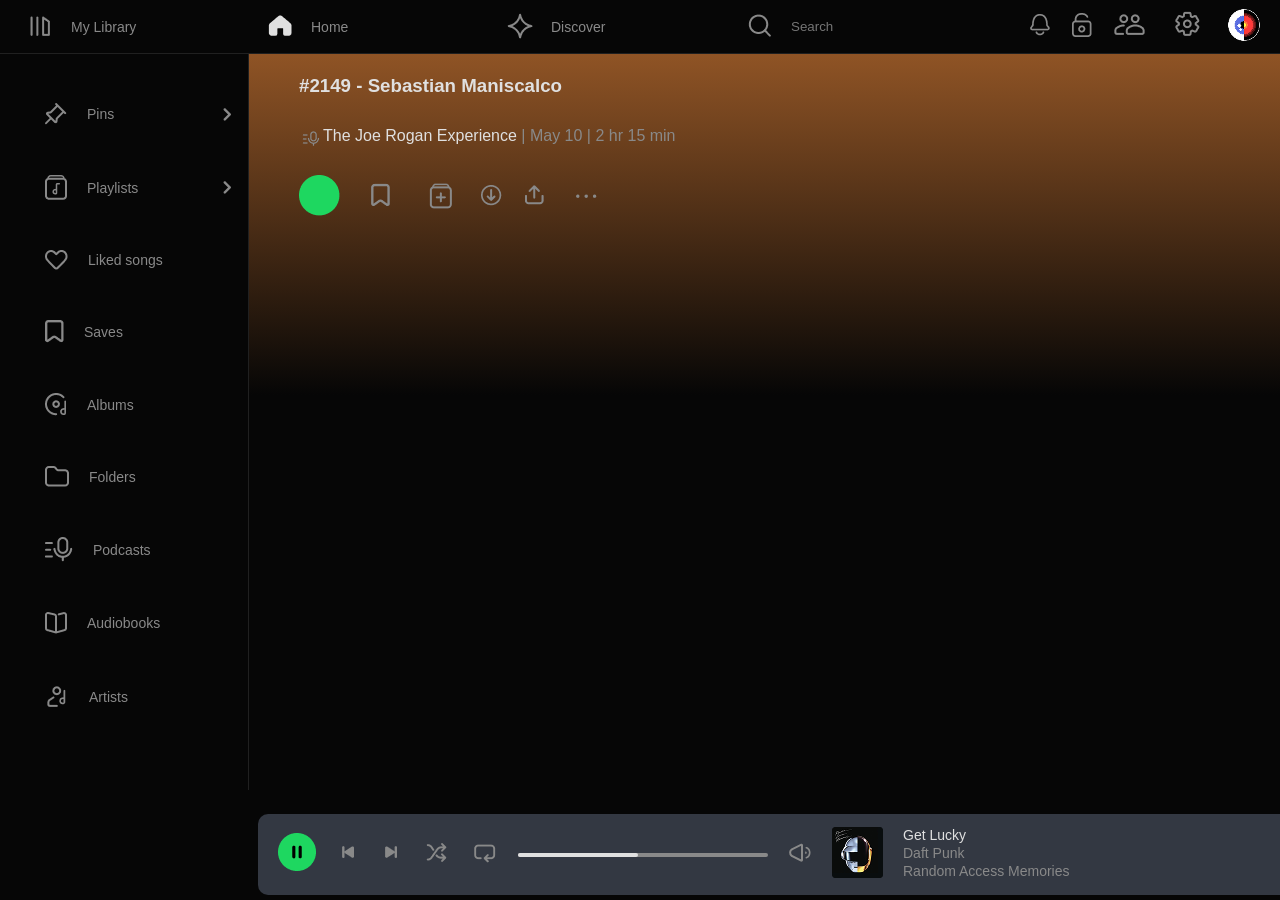
==== index.html @ de55582b "add sebastian maniscalo ep page" ====
<!doctype html>
<html lang="en">
  <head>
    <meta charset="UTF-8" />
    <meta name="viewport" content="width=device-width, initial-scale=1.0" />
    <link href="https://fonts.cdnfonts.com/css/satoshi" rel="stylesheet" />
    <link rel="stylesheet" href="css/styles.css" />
    <title>Document</title>
  </head>
  <body class="body">
    <header class="header">
      <!-- ჰედერის მარცხენა მხარე  -->
      <section class="header-left">
        <div class="people-icon">
          <img src="./assets/library-icon.png" alt="my library" />
          <p><span>My</span> Library</p>
        </div>
        <div class="people-icon">
          <img src="./assets/home-icon.png" alt="home icon" />
          <p>Home</p>
        </div>
        <div class="people-icon">
          <img src="./assets/discover-icon.png" alt="discover icon" />
          <p>Discover</p>
        </div>
        <div class="people-icon">
          <img src="./assets/search-icon.png" alt="search icon" />
          <form action="#">
            <input type="text" placeholder="Search" name="search" />
          </form>
          <p class="search">Search</p>
        </div>
        <div class="people-icon">
          <img src="./assets/people-icon.png" alt="people icon" />
          <p>Me</p>
        </div>
      </section>
      <!-- ჰედერის მარჯვენა მხარე -->
      <section class="header-right">
        <!-- სურათები დივში ჩავსვი იმიტო რო აიკონები ზომას იცვლიდნენ  -->
        <div>
          <img src="./assets/bell-icon.png" alt="bell icon" />
        </div>
        <div>
          <img src="./assets/lock-icon.png" alt="lock icon" />
        </div>
        <div>
          <img src="./assets/people-icon.png" alt="people icon" />
        </div>
        <div>
          <img src="./assets/setting-icon.png" alt="setting icon" />
        </div>
        <div>
          <img src="./assets/Sprite-0002 1.png" alt="sprite-0002 icon" />
        </div>
      </section>
    </header>
    <main class="web">
      <aside class="aside">
        <div class="aside-container">
          <div>
            <img src="./assets/aside-icons/pin-icon.png" alt="pins icon" />
            <p>Pins</p>
            <img
              class="aside-arrow-right-icon1"
              src="./assets/aside-icons/arrow-right.png"
              alt="arrow right icon"
            />
          </div>
          <div>
            <img
              src="./assets/aside-icons/playlists-icon.png"
              alt="Playlists icon"
            />
            <p>Playlists</p>
            <img
              class="aside-arrow-right-icon2"
              src="./assets/aside-icons/arrow-right.png"
              alt="arrow right icon"
            />
          </div>
          <div>
            <img
              src="./assets/aside-icons/liked-songs-icon.png"
              alt="liked songs icon"
            />
            <p>Liked songs</p>
          </div>
          <div>
            <img src="./assets/aside-icons/saves-icon.png" alt="saves icon" />
            <p>Saves</p>
          </div>
          <div>
            <img src="./assets/aside-icons/albums-icon.png" alt="albums icon" />
            <p>Albums</p>
          </div>
          <div>
            <img
              src="./assets/aside-icons/folders-icon.png"
              alt="folders icon"
            />
            <p>Folders</p>
          </div>
          <div>
            <img
              src="./assets/aside-icons/podcasts-icon.png"
              alt="podcasts icon"
            />
            <p>Podcasts</p>
          </div>
          <div>
            <img
              src="./assets/aside-icons/audiobooks-icon.png"
              alt="Audiobooks icon"
            />
            <p>Audiobooks</p>
          </div>
          <div>
            <img
              src="./assets/aside-icons/artists-icon.png"
              alt="Artists icon"
            />
            <p>Artists</p>
          </div>
        </div>
      </aside>
      <!-- მთავარი სექცია -->
      <section class="main-section">
        <section class="main-section-top">
          <h1>#2149 - Sebastian Maniscalco</h1>
          <div class="episode-details">
            <div>
              <img src="./assets/main-icons/icons (1).png" />
            </div>
            <p>
              The Joe Rogan Experience <span>| May 10 | 2 hr 15 min</span>
            </p>
          </div>
            <div class="episode-bottom-icons">
                <div>
                  <img
                    src="./assets/main-icons/Ellipse 1.png"
                    alt="pause button"
                  />
                </div>
                <div>
                  <img
                    src="./assets/main-icons/icons big (9).png"
                    alt="save icon"
                  />
                </div>
                <div>
                  <img
                    src="./assets/main-icons/icons big (10).png"
                    alt="add icon"
                  />
                </div>
                <div>
                  <img
                    src="./assets/main-icons/Group 3 (1).png"
                    alt="arrow down icon"
                  />
                </div>
                <div>
                  <img
                    src="./assets/main-icons/Frame 6.png"
                    alt="upload icon"
                  />
                </div>
                <div>
                  <img
                    src="./assets/footer-icons/icons big (6).png"
                    alt="dots icon"
                  />
                </div>
          </section>
          <section>
            <iframe class="youtube-video" width="560" height="315" src="https://www.youtube.com/embed/PC9svktwGng?si=MDb-i1SExUuQqcWu" title="YouTube video player" frameborder="0" allow="accelerometer; autoplay; clipboard-write; encrypted-media; gyroscope; picture-in-picture; web-share" referrerpolicy="strict-origin-when-cross-origin" allowfullscreen></iframe>
          </section>
         
        <section class="about-container">
          <img src="./assets/main-pictures/image 3.png" />
          <h3>About Episode</h3>
          <p>Sebastian Maniscalco is a comedian, actor, and host of the podcast, "The Pete and Sebastian Show" alongside Pete Correale. Watch his latest TV series, “Bookie” on Max. Catch his highly anticipated 2024 tour, “It Ain’t Right,” this coming July.
            www.sebastianlive.com</p>
          </section>
        </section>
      </section>
    </main>
    <footer class="footer">
      <section class="control-bar">
        <div class="control-bar-left">
          <div class="footer-icon">
            <img
              src="./assets/footer-icons/icons big (5).png"
              alt="pause icon"
            />
          </div>
          <div class="footer-icon">
            <img
              src="./assets/footer-icons/Frame 3 (1).png"
              alt="skip back icon"
            />
          </div>
          <div class="footer-icon">
            <img
              src="./assets/footer-icons/Frame 3 (2).png"
              alt="skip forward icon"
            />
          </div>
          <div class="footer-icon">
            <img
              src="./assets/footer-icons/Frame 3 (3).png"
              alt="shuffle icon"
            />
          </div>
          <div class="footer-icon">
            <img src="./assets/footer-icons/Frame 4 (1).png" alt="loop icon" />
          </div>
          <div class="player">
            <span>2:23</span>
            <div class="player-bar">
              <div class="player-bar-fill"></div>
            </div>
            <span>4:45</span>
          </div>
          <div class="footer-icon">
            <img
              src="./assets/footer-icons/Frame 4 (2).png"
              alt="volime button icon"
            />
          </div>
          <div>
            <img
              src="./assets/footer-icons/Rectangle 6.png"
              alt="artists icon"
            />
          </div>
          <div>
            <p class="mobile-text-scroll">
              Get Lucky
              <span class="text-scroll"
                >(feat. Pharrell Williams and Nile Rodgers)</span
              >
            </p>
            <p>Daft Punk</p>
            <p>Random Access Memories</p>
          </div>
        </div>
        <div class="control-bar-right">
          <div>
            <img
              src="./assets/footer-icons/Vector 9 (1).png"
              alt="heart icon"
            />
          </div>
          <div>
            <img src="./assets/footer-icons/Group 34 (1).png" alt="add icon" />
          </div>
          <div>
            <img src="./assets/footer-icons/Group 60.png" alt="list icon" />
          </div>
          <div>
            <img src="./assets/footer-icons/Frame 4 (3).png" alt="list icon" />
          </div>
          <div>
            <img
              src="./assets/footer-icons/icons big (6).png"
              alt="dots icon"
            />
          </div>
          <div>
            <img src="./assets/footer-icons/Vector 43.png" alt="line" />
          </div>
          <div>
            <img src="./assets/footer-icons/image 19.png" alt="DJ icon" />
          </div>
          <div>
            <img
              src="./assets/footer-icons/Frame 5 (3).png"
              alt="hamburger menu icon"
            />
          </div>
          <div>
            <img src="./assets/footer-icons/Polygon 1.png" alt="pause button" />
          </div>
        </div>
      </section>
    </footer>
  </body>
  </html>
---- css/styles.css ----
.web {
  height: 100%;
}

.body {
  background: linear-gradient(to top, rgb(6, 6, 6) 50%, rgb(165, 96, 42));
  min-height: 100vh;
}

@media (max-width: 768px) {
  .body {
    display: flex;
    flex-direction: column;
    align-items: center;
  }
}
* {
  margin: 0;
  padding: 0;
  box-sizing: border-box;
}

a {
  text-decoration: none;
  color: inherit;
  font-style: inherit;
}

ul,
ol {
  list-style-type: none;
}

button {
  border: none;
  background-color: transparent;
}

* {
  font-family: "Satoshi", sans-serif;
}

.header {
  position: fixed;
  display: flex;
  justify-content: space-between;
  align-items: center;
  height: 54px;
  width: 100%;
  background-color: rgb(6, 6, 6);
  border-bottom: 1px solid rgb(32, 32, 32);
  z-index: 1000;
}

.header-left {
  display: flex;
  gap: 30px;
  margin-left: 20px;
}
.header-left .people-icon:last-child {
  display: none;
}
.header-left .search {
  display: none;
}

.header-left input {
  background-color: rgb(6, 6, 6);
  border: none;
  color: rgb(137, 137, 137);
}

.header-left input:focus {
  outline: none;
}

.header-left input:hover {
  background-color: rgba(32, 32, 32, 0.5);
}

.header-left div {
  display: flex;
  width: 210px;
  align-items: center;
  gap: 10px;
  color: rgb(137, 137, 137);
  font-weight: 400;
  font-size: 14px;
  line-height: 100%;
  letter-spacing: 3%;
}

.header-left div:hover {
  background-color: rgba(32, 32, 32, 0.5);
  border-radius: 4px;
}

.header-right {
  display: flex;
  align-items: center;
  gap: 20px;
  margin-right: 20px;
}

.aside {
  position: fixed;
  width: 248px;
  height: 100%;
  margin-top: 53px;
  background-color: rgb(6, 6, 6);
}

.aside-container {
  padding-top: 30px;
  padding-left: 25px;
}

.aside-container div {
  padding-bottom: 30px;
  display: flex;
  align-items: center;
  padding-left: 20px;
  padding-top: 20px;
  gap: 20px;
  color: rgb(137, 137, 137);
  font-weight: 400;
  font-size: 14px;
  line-height: 100%;
  letter-spacing: 3%;
}

.aside-container div:hover {
  background-color: rgba(32, 32, 32, 0.5);
  border-radius: 10px;
}

.aside-arrow-right-icon1 {
  margin-left: 84px;
}

.aside-arrow-right-icon2 {
  margin-left: 60px;
}

.main-section {
  height: 100%;
  display: flex;
  flex-direction: column;
  background: linear-gradient(to top, rgb(6, 6, 6) 50%, rgb(165, 96, 42));
  padding-top: 75px;
  border-left: 1px solid rgb(32, 32, 32);
  padding-right: 40px;
  padding-left: 50px;
  margin-left: 248px;
  color: rgb(224, 224, 224);
}

.main-section-top {
  width: 472px;
}
.main-section-top h1 {
  margin-bottom: 30px;
}
.main-section-top span {
  color: rgb(137, 137, 137);
}
.main-section-top div {
  margin-bottom: 10px;
}
.main-section-top .episode-details {
  display: flex;
}

.episode-bottom-icons {
  display: flex;
  align-items: center;
  gap: 20px;
}

.about-container {
  position: absolute;
  width: 320px;
  top: 0;
  left: 1350px;
  margin-top: 70px;
  z-index: 1;
}
.about-container button {
  width: 95px;
  height: 39px;
  border-radius: 44px;
  border: 2px solid rgb(137, 137, 137);
  color: rgb(137, 137, 137);
}
.about-container img {
  padding-bottom: 10px;
}
.about-container P {
  padding-bottom: 20px;
  padding-top: 20px;
  color: rgb(137, 137, 137);
}

.youtube-video {
  width: 969px;
  height: 546px;
}

.control-bar {
  width: 1421px;
  margin: 0 10px;
  height: 81px;
  display: flex;
  position: fixed;
  left: 248px;
  bottom: 5px;
  border-radius: 10px;
  justify-content: space-between;
  align-items: center;
  background-color: rgb(51, 56, 66);
  z-index: 1;
}

.control-bar-left {
  display: flex;
  align-items: center;
  padding-left: 20px;
  gap: 20px;
}
.control-bar-left div p {
  font-size: 14px;
  font-weight: 400;
  font-weight: 400;
  line-height: 100%;
  letter-spacing: 3%;
  color: rgb(137, 137, 137);
  padding-bottom: 4px;
}
.control-bar-left div span {
  display: none;
}
.control-bar-left div P:first-child {
  color: rgb(224, 224, 224);
}

.control-bar-right {
  display: flex;
  align-items: center;
  padding-right: 20px;
  gap: 20px;
}
.control-bar-right div:last-child {
  display: none;
}

.player {
  display: flex;
  color: rgb(137, 137, 137);
  gap: 20px;
  align-items: center;
}

.player-bar {
  width: 250px;
  height: 4px;
  background: rgb(137, 137, 137);
  border-radius: 2px;
}

.player-bar-fill {
  width: 48%;
  height: 100%;
  background-color: rgb(224, 224, 224);
  border-radius: 2px;
}

/*# sourceMappingURL=styles.css.map */
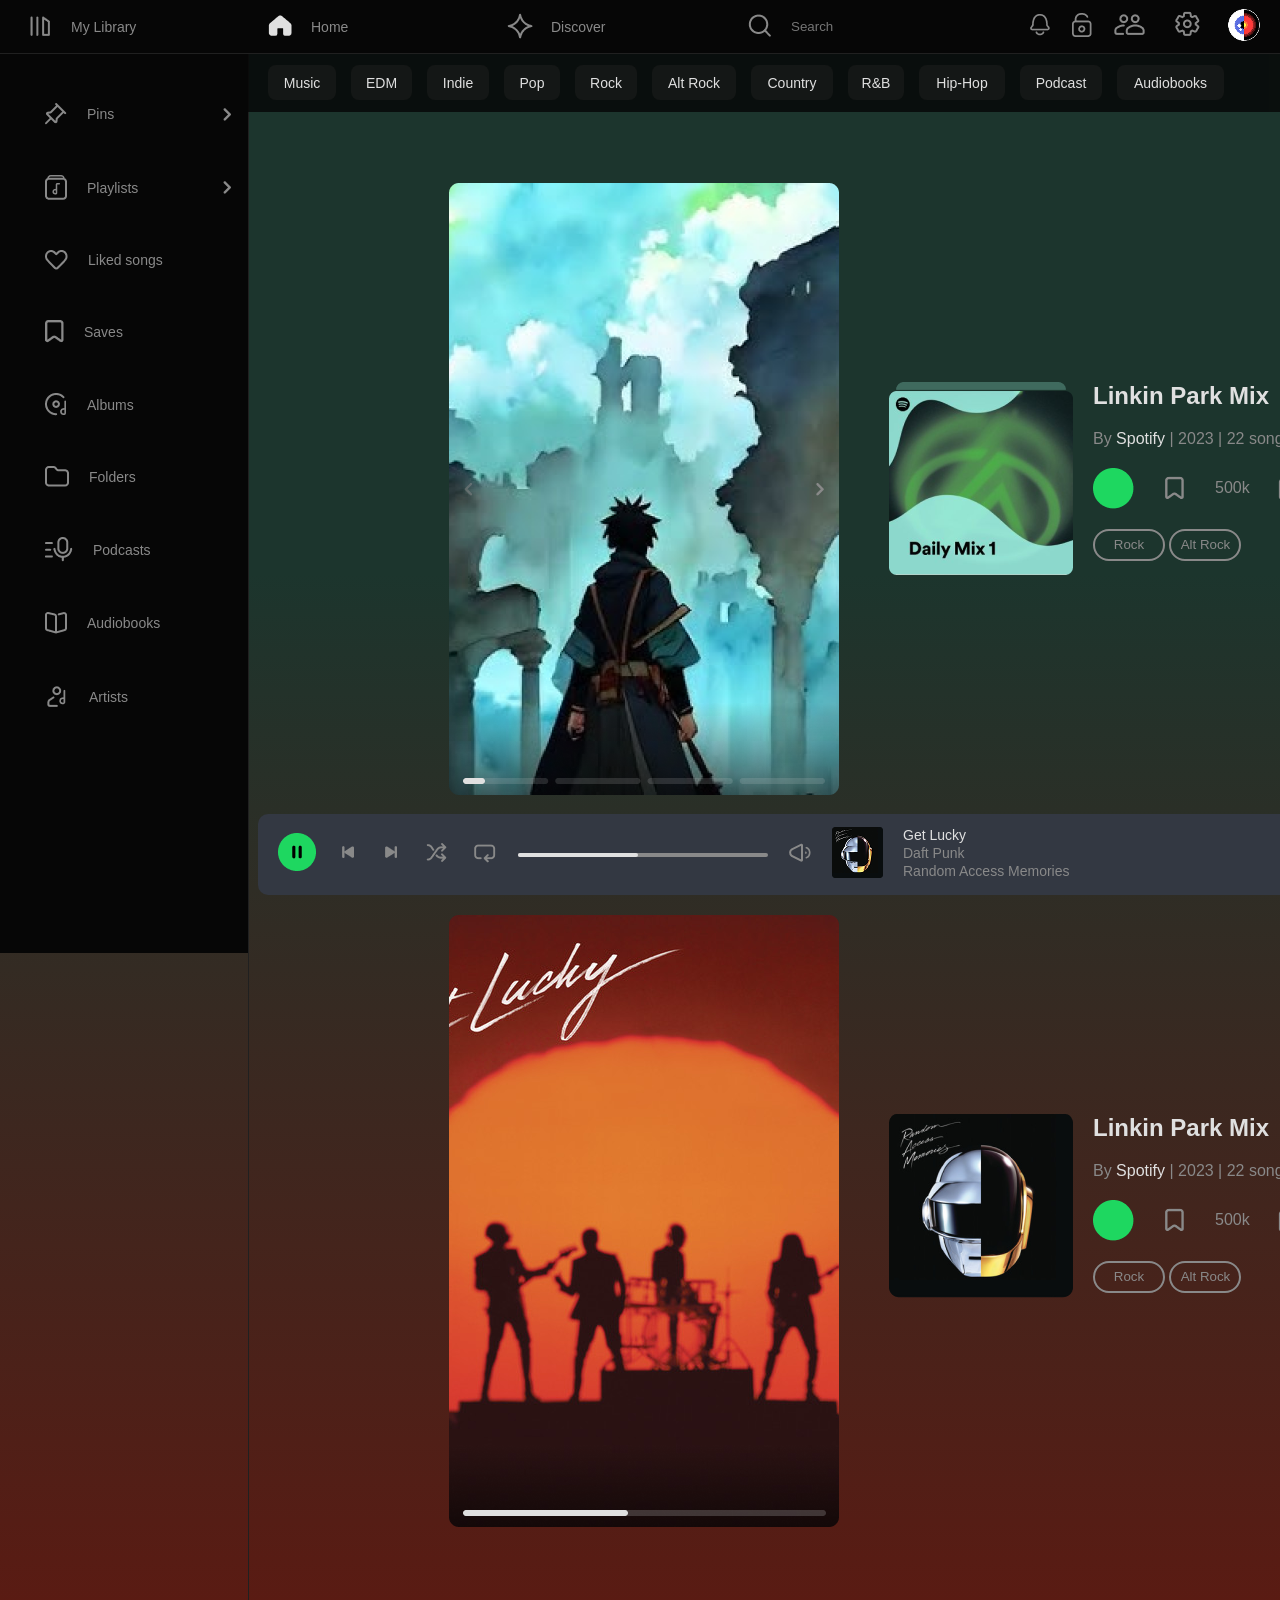
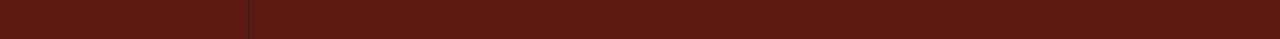
==== commit e879fd4b: "created discover part" ====
--- a/index.html
+++ b/index.html
@@ -127,169 +127,223 @@
       <!-- მთავარი სექცია -->
       <section class="main-section">
         <section class="main-section-top">
-          <h1>#2149 - Sebastian Maniscalco</h1>
-          <div class="episode-details">
+          <button class="music button">Music</button>
+          <button class="edm button">EDM</button>
+          <button class="indie button">Indie</button>
+          <button class="pop button">Pop</button>
+          <button class="rock button">Rock</button>
+          <button class="alt-rock button">Alt Rock</button>
+          <button class="country button">Country</button>
+          <button class="r-b button">R&B</button>
+          <button class="hip-hop button">Hip-Hop</button>
+          <button class="podcast button">Podcast</button>
+          <button class="audiobooks button">Audiobooks</button>
+        </section>
+        <section class="content-container">
+          <div>
+            <img src="./assets/main-pictures/Frame 85.png" />
+          </div>
+          <div class="album-card">
             <div>
-              <img src="./assets/main-icons/icons (1).png" />
+              <img src="./assets/main-pictures/Frame 65 (3).png" />
             </div>
-            <p>
-              The Joe Rogan Experience <span>| May 10 | 2 hr 15 min</span>
-            </p>
-          </div>
-            <div class="episode-bottom-icons">
+            <div>
+
+              <div>
+                <h2>Linkin Park Mix</h2>
+              </div>
+              <div>
+                <p>
+                  <span>By</span> Spotify<span>
+                    | 2023 | 22 songs | 1 hr 14 min</span
+                    >
+                  </p>
+                </div>
+                <div class="icons">
+                  <img
+                  src="./assets/main-icons/Ellipse 1.png "
+                  alt="pause icon"
+                  />
+                  <img
+                  src="./assets/main-icons/icons big (9).png "
+                  alt="flag icon"
+                  />
+                  <span>500k</span>
+                  <img
+                  src="./assets/main-icons/icons big (10).png "
+                  alt="add icon"
+                  />
+                  <img
+                  src="./assets/main-icons/Frame 5 (4).png "
+                  alt="burger icon"
+                  />
+                  <img
+                  src="./assets/footer-icons/icons big (6).png"
+                  alt="dots icon"
+                  />
+                </div>
                 <div>
-                  <img
-                    src="./assets/main-icons/Ellipse 1.png"
-                    alt="pause button"
+                  <button>Rock</button>
+                  <button>Alt Rock</button>
+                </div>
+              </div>
+          </div>
+        </div>
+      </section>
+       <section class="content-container content-container-2 ">
+          <div>
+            <img src="./assets/main-pictures/Frame 86.png" />
+          </div>
+          <div class="album-card">
+            <div>
+              <img src="./assets/main-pictures/Frame 65 (1).png" />
+            </div>
+            <div>
+
+              <div>
+                <h2>Linkin Park Mix</h2>
+              </div>
+              <div>
+                <p>
+                  <span>By</span> Spotify<span>
+                    | 2023 | 22 songs | 1 hr 14 min</span
+                    >
+                  </p>
+                </div>
+                <div class="icons">
+                  <img
+                  src="./assets/main-icons/Ellipse 1.png "
+                  alt="pause icon"
+                  />
+                  <img
+                  src="./assets/main-icons/icons big (9).png "
+                  alt="flag icon"
+                  />
+                  <span>500k</span>
+                  <img
+                  src="./assets/main-icons/icons big (10).png "
+                  alt="add icon"
+                  />
+                  <img
+                  src="./assets/main-icons/Frame 5 (4).png "
+                  alt="burger icon"
+                  />
+                  <img
+                  src="./assets/footer-icons/icons big (6).png"
+                  alt="dots icon"
                   />
                 </div>
                 <div>
-                  <img
-                    src="./assets/main-icons/icons big (9).png"
-                    alt="save icon"
-                  />
-                </div>
-                <div>
-                  <img
-                    src="./assets/main-icons/icons big (10).png"
-                    alt="add icon"
-                  />
-                </div>
-                <div>
-                  <img
-                    src="./assets/main-icons/Group 3 (1).png"
-                    alt="arrow down icon"
-                  />
-                </div>
-                <div>
-                  <img
-                    src="./assets/main-icons/Frame 6.png"
-                    alt="upload icon"
-                  />
-                </div>
-                <div>
-                  <img
-                    src="./assets/footer-icons/icons big (6).png"
-                    alt="dots icon"
-                  />
-                </div>
-          </section>
-          <section>
-            <iframe class="youtube-video" width="560" height="315" src="https://www.youtube.com/embed/PC9svktwGng?si=MDb-i1SExUuQqcWu" title="YouTube video player" frameborder="0" allow="accelerometer; autoplay; clipboard-write; encrypted-media; gyroscope; picture-in-picture; web-share" referrerpolicy="strict-origin-when-cross-origin" allowfullscreen></iframe>
-          </section>
-         
-        <section class="about-container">
-          <img src="./assets/main-pictures/image 3.png" />
-          <h3>About Episode</h3>
-          <p>Sebastian Maniscalco is a comedian, actor, and host of the podcast, "The Pete and Sebastian Show" alongside Pete Correale. Watch his latest TV series, “Bookie” on Max. Catch his highly anticipated 2024 tour, “It Ain’t Right,” this coming July.
-            www.sebastianlive.com</p>
-          </section>
-        </section>
+                  <button>Rock</button>
+                  <button>Alt Rock</button>
+                </div>
+              </div>
+          </div>
+        </div>
       </section>
-    </main>
-    <footer class="footer">
-      <section class="control-bar">
-        <div class="control-bar-left">
-          <div class="footer-icon">
-            <img
-              src="./assets/footer-icons/icons big (5).png"
-              alt="pause icon"
-            />
-          </div>
-          <div class="footer-icon">
-            <img
-              src="./assets/footer-icons/Frame 3 (1).png"
-              alt="skip back icon"
-            />
-          </div>
-          <div class="footer-icon">
-            <img
-              src="./assets/footer-icons/Frame 3 (2).png"
-              alt="skip forward icon"
-            />
-          </div>
-          <div class="footer-icon">
-            <img
-              src="./assets/footer-icons/Frame 3 (3).png"
-              alt="shuffle icon"
-            />
-          </div>
-          <div class="footer-icon">
-            <img src="./assets/footer-icons/Frame 4 (1).png" alt="loop icon" />
-          </div>
-          <div class="player">
-            <span>2:23</span>
-            <div class="player-bar">
-              <div class="player-bar-fill"></div>
-            </div>
-            <span>4:45</span>
-          </div>
-          <div class="footer-icon">
-            <img
-              src="./assets/footer-icons/Frame 4 (2).png"
-              alt="volime button icon"
-            />
-          </div>
-          <div>
-            <img
-              src="./assets/footer-icons/Rectangle 6.png"
-              alt="artists icon"
-            />
-          </div>
-          <div>
-            <p class="mobile-text-scroll">
-              Get Lucky
-              <span class="text-scroll"
-                >(feat. Pharrell Williams and Nile Rodgers)</span
-              >
-            </p>
-            <p>Daft Punk</p>
-            <p>Random Access Memories</p>
-          </div>
-        </div>
-        <div class="control-bar-right">
-          <div>
-            <img
-              src="./assets/footer-icons/Vector 9 (1).png"
-              alt="heart icon"
-            />
-          </div>
-          <div>
-            <img src="./assets/footer-icons/Group 34 (1).png" alt="add icon" />
-          </div>
-          <div>
-            <img src="./assets/footer-icons/Group 60.png" alt="list icon" />
-          </div>
-          <div>
-            <img src="./assets/footer-icons/Frame 4 (3).png" alt="list icon" />
-          </div>
-          <div>
-            <img
-              src="./assets/footer-icons/icons big (6).png"
-              alt="dots icon"
-            />
-          </div>
-          <div>
-            <img src="./assets/footer-icons/Vector 43.png" alt="line" />
-          </div>
-          <div>
-            <img src="./assets/footer-icons/image 19.png" alt="DJ icon" />
-          </div>
-          <div>
-            <img
-              src="./assets/footer-icons/Frame 5 (3).png"
-              alt="hamburger menu icon"
-            />
-          </div>
-          <div>
-            <img src="./assets/footer-icons/Polygon 1.png" alt="pause button" />
-          </div>
-        </div>
-      </section>
-    </footer>
-  </body>
-  </html>
+    </section>
+  </main>
+  <footer class="footer">
+    <section class="control-bar">
+      <div class="control-bar-left">
+        <div class="footer-icon">
+          <img
+            src="./assets/footer-icons/icons big (5).png"
+            alt="pause icon"
+          />
+        </div>
+        <div class="footer-icon">
+          <img
+            src="./assets/footer-icons/Frame 3 (1).png"
+            alt="skip back icon"
+          />
+        </div>
+        <div class="footer-icon">
+          <img
+            src="./assets/footer-icons/Frame 3 (2).png"
+            alt="skip forward icon"
+          />
+        </div>
+        <div class="footer-icon">
+          <img
+            src="./assets/footer-icons/Frame 3 (3).png"
+            alt="shuffle icon"
+          />
+        </div>
+        <div class="footer-icon">
+          <img src="./assets/footer-icons/Frame 4 (1).png" alt="loop icon" />
+        </div>
+        <div class="player">
+          <span>2:23</span>
+          <div class="player-bar">
+            <div class="player-bar-fill"></div>
+          </div>
+          <span>4:45</span>
+        </div>
+        <div class="footer-icon">
+          <img
+            src="./assets/footer-icons/Frame 4 (2).png"
+            alt="volime button icon"
+          />
+        </div>
+        <div>
+          <img
+            src="./assets/footer-icons/Rectangle 6.png"
+            alt="artists icon"
+          />
+        </div>
+        <div>
+          <p class="mobile-text-scroll">
+            Get Lucky
+            <span class="text-scroll"
+              >(feat. Pharrell Williams and Nile Rodgers)</span
+            >
+          </p>
+          <p>Daft Punk</p>
+          <p>Random Access Memories</p>
+        </div>
+      </div>
+      <div class="control-bar-right">
+        <div>
+          <img
+            src="./assets/footer-icons/Vector 9 (1).png"
+            alt="heart icon"
+          />
+        </div>
+        <div>
+          <img src="./assets/footer-icons/Group 34 (1).png" alt="add icon" />
+        </div>
+        <div>
+          <img src="./assets/footer-icons/Group 60.png" alt="list icon" />
+        </div>
+        <div>
+          <img src="./assets/footer-icons/Frame 4 (3).png" alt="list icon" />
+        </div>
+        <div>
+          <img
+            src="./assets/footer-icons/icons big (6).png"
+            alt="dots icon"
+          />
+        </div>
+        <div>
+          <img src="./assets/footer-icons/Vector 43.png" alt="line" />
+        </div>
+        <div>
+          <img src="./assets/footer-icons/image 19.png" alt="DJ icon" />
+        </div>
+        <div>
+          <img
+            src="./assets/footer-icons/Frame 5 (3).png"
+            alt="hamburger menu icon"
+          />
+        </div>
+        <div>
+          <img src="./assets/footer-icons/Polygon 1.png" alt="pause button" />
+        </div>
+      </div>
+    </section>
+  </footer>
+</body>
+</html>
+
             
-      
-
-          
--- a/css/styles.css
+++ b/css/styles.css
@@ -3,8 +3,7 @@
 }
 
 .body {
-  background: linear-gradient(to top, rgb(6, 6, 6) 50%, rgb(165, 96, 42));
-  min-height: 100vh;
+  background-image: linear-gradient(180deg, #1c352d 35%, #5c1a12 100%);
 }
 
 @media (max-width: 768px) {
@@ -146,7 +145,6 @@
   height: 100%;
   display: flex;
   flex-direction: column;
-  background: linear-gradient(to top, rgb(6, 6, 6) 50%, rgb(165, 96, 42));
   padding-top: 75px;
   border-left: 1px solid rgb(32, 32, 32);
   padding-right: 40px;
@@ -156,54 +154,175 @@
 }
 
 .main-section-top {
-  width: 472px;
-}
-.main-section-top h1 {
-  margin-bottom: 30px;
-}
-.main-section-top span {
-  color: rgb(137, 137, 137);
-}
-.main-section-top div {
-  margin-bottom: 10px;
-}
-.main-section-top .episode-details {
-  display: flex;
-}
-
-.episode-bottom-icons {
-  display: flex;
-  align-items: center;
-  gap: 20px;
-}
-
-.about-container {
-  position: absolute;
-  width: 320px;
-  top: 0;
-  left: 1350px;
-  margin-top: 70px;
-  z-index: 1;
-}
-.about-container button {
-  width: 95px;
-  height: 39px;
+  width: 100%;
+  height: 59px;
+  position: fixed;
+  display: flex;
+  gap: 15px;
+  align-items: center;
+  top: 53px;
+  left: 248px;
+  padding-left: 20px;
+  background-color: rgba(6, 6, 6, 0.8);
+}
+.main-section-top .music {
+  width: 68px;
+  height: 35px;
+  border-radius: 8px;
+  background-color: rgba(32, 32, 32, 0.5);
+  font-weight: 400;
+  font-size: 14px;
+  line-height: 100%;
+  letter-spacing: 3%;
+  color: rgb(224, 224, 224);
+}
+.main-section-top .edm {
+  width: 61px;
+  height: 35px;
+  border-radius: 8px;
+  background-color: rgba(32, 32, 32, 0.5);
+  font-weight: 400;
+  font-size: 14px;
+  line-height: 100%;
+  letter-spacing: 3%;
+  color: rgb(224, 224, 224);
+}
+.main-section-top .indie {
+  width: 62px;
+  height: 35px;
+  border-radius: 8px;
+  background-color: rgba(32, 32, 32, 0.5);
+  font-weight: 400;
+  font-size: 14px;
+  line-height: 100%;
+  letter-spacing: 3%;
+  color: rgb(224, 224, 224);
+}
+.main-section-top .pop {
+  width: 56px;
+  height: 35px;
+  border-radius: 8px;
+  background-color: rgba(32, 32, 32, 0.5);
+  font-weight: 400;
+  font-size: 14px;
+  line-height: 100%;
+  letter-spacing: 3%;
+  color: rgb(224, 224, 224);
+}
+.main-section-top .rock {
+  width: 62px;
+  height: 35px;
+  border-radius: 8px;
+  background-color: rgba(32, 32, 32, 0.5);
+  font-weight: 400;
+  font-size: 14px;
+  line-height: 100%;
+  letter-spacing: 3%;
+  color: rgb(224, 224, 224);
+}
+.main-section-top .alt-rock {
+  width: 84px;
+  height: 35px;
+  border-radius: 8px;
+  background-color: rgba(32, 32, 32, 0.5);
+  font-weight: 400;
+  font-size: 14px;
+  line-height: 100%;
+  letter-spacing: 3%;
+  color: rgb(224, 224, 224);
+}
+.main-section-top .country {
+  width: 82px;
+  height: 35px;
+  border-radius: 8px;
+  background-color: rgba(32, 32, 32, 0.5);
+  font-weight: 400;
+  font-size: 14px;
+  line-height: 100%;
+  letter-spacing: 3%;
+  color: rgb(224, 224, 224);
+}
+.main-section-top .r-b {
+  width: 56px;
+  height: 35px;
+  border-radius: 8px;
+  background-color: rgba(32, 32, 32, 0.5);
+  font-weight: 400;
+  font-size: 14px;
+  line-height: 100%;
+  letter-spacing: 3%;
+  color: rgb(224, 224, 224);
+}
+.main-section-top .hip-hop {
+  width: 86px;
+  height: 35px;
+  border-radius: 8px;
+  background-color: rgba(32, 32, 32, 0.5);
+  font-weight: 400;
+  font-size: 14px;
+  line-height: 100%;
+  letter-spacing: 3%;
+  color: rgb(224, 224, 224);
+}
+.main-section-top .podcast {
+  width: 82px;
+  height: 35px;
+  border-radius: 8px;
+  background-color: rgba(32, 32, 32, 0.5);
+  font-weight: 400;
+  font-size: 14px;
+  line-height: 100%;
+  letter-spacing: 3%;
+  color: rgb(224, 224, 224);
+}
+.main-section-top .audiobooks {
+  width: 107px;
+  height: 35px;
+  border-radius: 8px;
+  background-color: rgba(32, 32, 32, 0.5);
+  font-weight: 400;
+  font-size: 14px;
+  line-height: 100%;
+  letter-spacing: 3%;
+  color: rgb(224, 224, 224);
+}
+.main-section-top .button:hover {
+  background-color: rgb(224, 224, 224);
+  color: rgb(6, 6, 6);
+}
+
+.content-container {
+  display: flex;
+  align-items: center;
+  padding-left: 150px;
+  margin-top: 120px;
+  gap: 50px;
+  height: 612px;
+}
+.content-container .album-card {
+  display: flex;
+}
+.content-container .icons {
+  display: flex;
+  align-items: center;
+}
+.content-container div {
+  gap: 20px;
+  padding-bottom: 20px;
+}
+.content-container span {
+  color: rgb(137, 137, 137);
+}
+.content-container button {
+  width: 72px;
+  height: 32px;
   border-radius: 44px;
   border: 2px solid rgb(137, 137, 137);
   color: rgb(137, 137, 137);
 }
-.about-container img {
-  padding-bottom: 10px;
-}
-.about-container P {
-  padding-bottom: 20px;
-  padding-top: 20px;
-  color: rgb(137, 137, 137);
-}
-
-.youtube-video {
-  width: 969px;
-  height: 546px;
+
+.content-container-2 {
+  margin-bottom: 100px;
 }
 
 .control-bar {
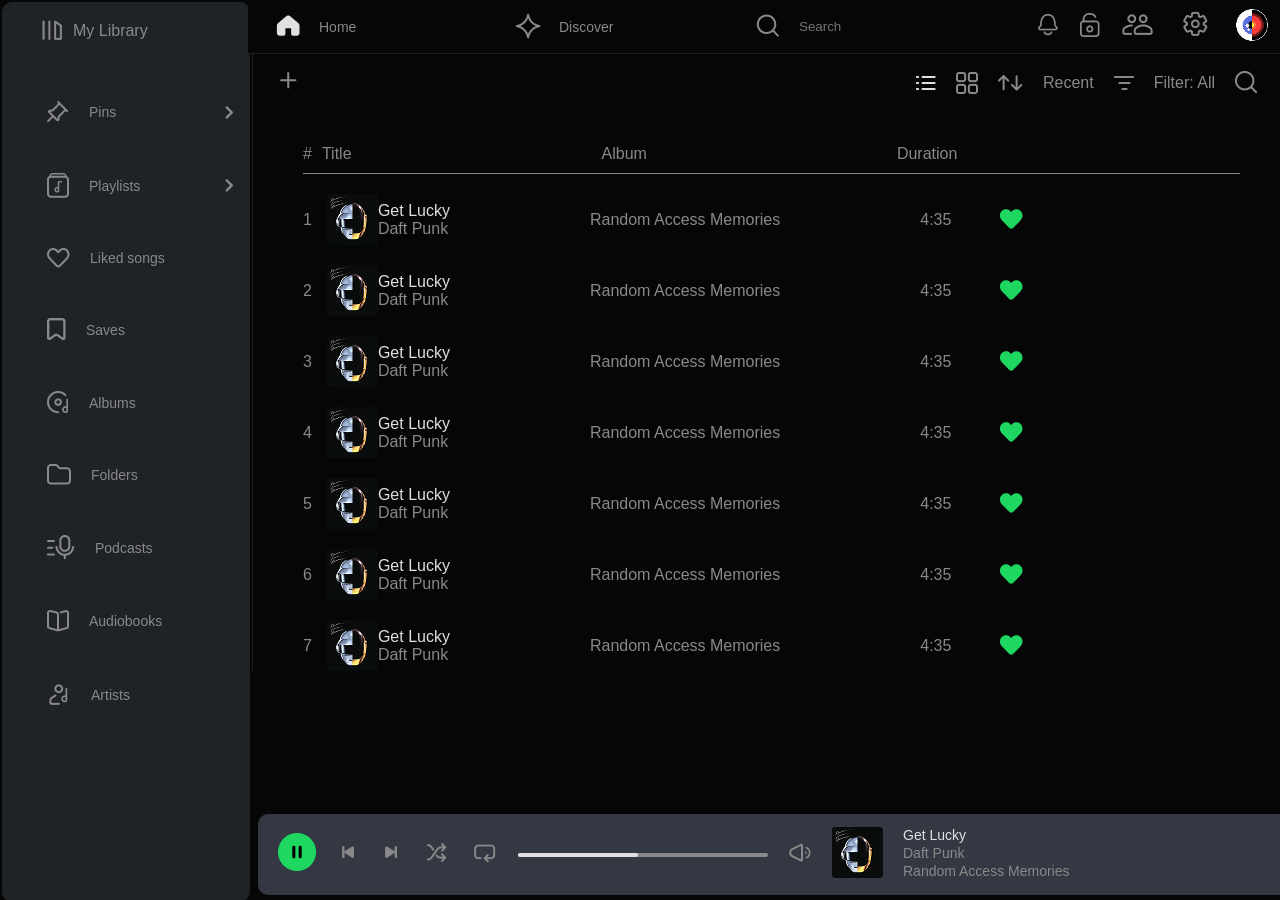
==== commit 76bfaa6f: "initial commit" ====
--- a/index.html
+++ b/index.html
@@ -11,10 +11,10 @@
     <header class="header">
       <!-- ჰედერის მარცხენა მხარე  -->
       <section class="header-left">
-        <div class="people-icon">
+        <!-- <div class="people-icon">
           <img src="./assets/library-icon.png" alt="my library" />
           <p><span>My</span> Library</p>
-        </div>
+        </div> -->
         <div class="people-icon">
           <img src="./assets/home-icon.png" alt="home icon" />
           <p>Home</p>
@@ -57,6 +57,10 @@
     </header>
     <main class="web">
       <aside class="aside">
+        <div class="library-icon">
+          <img src="./assets/library-icon.png" alt="my library" />
+          <p><span>My</span> Library</p>
+        </div>
         <div class="aside-container">
           <div>
             <img src="./assets/aside-icons/pin-icon.png" alt="pins icon" />
@@ -127,223 +131,278 @@
       <!-- მთავარი სექცია -->
       <section class="main-section">
         <section class="main-section-top">
-          <button class="music button">Music</button>
-          <button class="edm button">EDM</button>
-          <button class="indie button">Indie</button>
-          <button class="pop button">Pop</button>
-          <button class="rock button">Rock</button>
-          <button class="alt-rock button">Alt Rock</button>
-          <button class="country button">Country</button>
-          <button class="r-b button">R&B</button>
-          <button class="hip-hop button">Hip-Hop</button>
-          <button class="podcast button">Podcast</button>
-          <button class="audiobooks button">Audiobooks</button>
+          <div>
+            <img src="./assets/main-icons/Frame 84.png" alt="plus icon" />
+          </div>
+          <div class="main-section-top-right">
+            <img src="./assets/main-icons/Group 41.png" alt="burger icon" />
+            <img src="./assets/main-icons/Group 63.png" alt="4 box icon" />
+            <img
+              src="./assets/main-icons/Group 76.png"
+              alt="up and down icon"
+            />
+            <p>Recent</p>
+            <img
+              src="./assets/main-icons/Group 41 (1).png"
+              alt="pyramid icon"
+            />
+            <p>Filter: All</p>
+            <img src="./assets/main-icons/Ellipse 11 (1).png" alt="loop icon" />
+          </div>
         </section>
-        <section class="content-container">
-          <div>
-            <img src="./assets/main-pictures/Frame 85.png" />
-          </div>
-          <div class="album-card">
+        <section class="music-list">
+          <div class="music-list-top">
+            <p>#</p>
             <div>
-              <img src="./assets/main-pictures/Frame 65 (3).png" />
+              <p>Title</p>
+              <p>Album</p>
+              <p>Duration</p>
             </div>
-            <div>
-
-              <div>
-                <h2>Linkin Park Mix</h2>
-              </div>
-              <div>
-                <p>
-                  <span>By</span> Spotify<span>
-                    | 2023 | 22 songs | 1 hr 14 min</span
-                    >
-                  </p>
-                </div>
-                <div class="icons">
-                  <img
-                  src="./assets/main-icons/Ellipse 1.png "
-                  alt="pause icon"
-                  />
-                  <img
-                  src="./assets/main-icons/icons big (9).png "
-                  alt="flag icon"
-                  />
-                  <span>500k</span>
-                  <img
-                  src="./assets/main-icons/icons big (10).png "
-                  alt="add icon"
-                  />
-                  <img
-                  src="./assets/main-icons/Frame 5 (4).png "
-                  alt="burger icon"
-                  />
-                  <img
-                  src="./assets/footer-icons/icons big (6).png"
-                  alt="dots icon"
-                  />
-                </div>
-                <div>
-                  <button>Rock</button>
-                  <button>Alt Rock</button>
-                </div>
-              </div>
-          </div>
-        </div>
+          </div>
+          <li class="list">
+            <ol class="list-part">
+              <div class="list-part-img">
+                <p>1</p>
+                <img
+                  src="./assets/main-pictures/Rectangle 6 (1).png"
+                  alt="artist"
+                />
+                <div>
+                  <span>Get Lucky</span>
+                  <p>Daft Punk</p>
+                </div>
+              </div>
+              <p>Random Access Memories</p>
+              <div class="list-part-right">
+                <p>4:35</p>
+                <div>
+                  <img src="./assets/main-icons/icons big (11).png" />
+                </div>
+              </div>
+            </ol>
+            <ol class="list-part">
+              <div class="list-part-img">
+                <p>2</p>
+                <img
+                  src="./assets/main-pictures/Rectangle 6 (1).png"
+                  alt="artist"
+                />
+                <div>
+                  <span>Get Lucky</span>
+                  <p>Daft Punk</p>
+                </div>
+              </div>
+              <p>Random Access Memories</p>
+              <div class="list-part-right">
+                <p>4:35</p>
+                <div>
+                  <img src="./assets/main-icons/icons big (11).png" />
+                </div>
+              </div>
+            </ol>
+            <ol class="list-part">
+              <div class="list-part-img">
+                <p>3</p>
+                <img
+                  src="./assets/main-pictures/Rectangle 6 (1).png"
+                  alt="artist"
+                />
+                <div>
+                  <span>Get Lucky</span>
+                  <p>Daft Punk</p>
+                </div>
+              </div>
+              <p>Random Access Memories</p>
+              <div class="list-part-right">
+                <p>4:35</p>
+                <div>
+                  <img src="./assets/main-icons/icons big (11).png" />
+                </div>
+              </div>
+            </ol>
+            <ol class="list-part">
+              <div class="list-part-img">
+                <p>4</p>
+                <img
+                  src="./assets/main-pictures/Rectangle 6 (1).png"
+                  alt="artist"
+                />
+                <div>
+                  <span>Get Lucky</span>
+                  <p>Daft Punk</p>
+                </div>
+              </div>
+              <p>Random Access Memories</p>
+              <div class="list-part-right">
+                <p>4:35</p>
+                <div>
+                  <img src="./assets/main-icons/icons big (11).png" />
+                </div>
+              </div>
+            </ol>
+            <ol class="list-part">
+              <div class="list-part-img">
+                <p>5</p>
+                <img
+                  src="./assets/main-pictures/Rectangle 6 (1).png"
+                  alt="artist"
+                />
+                <div>
+                  <span>Get Lucky</span>
+                  <p>Daft Punk</p>
+                </div>
+              </div>
+              <p>Random Access Memories</p>
+              <div class="list-part-right">
+                <p>4:35</p>
+                <div>
+                  <img src="./assets/main-icons/icons big (11).png" />
+                </div>
+              </div>
+            </ol>
+            <ol class="list-part">
+              <div class="list-part-img">
+                <p>6</p>
+                <img
+                  src="./assets/main-pictures/Rectangle 6 (1).png"
+                  alt="artist"
+                />
+                <div>
+                  <span>Get Lucky</span>
+                  <p>Daft Punk</p>
+                </div>
+              </div>
+              <p>Random Access Memories</p>
+              <div class="list-part-right">
+                <p>4:35</p>
+                <div>
+                  <img src="./assets/main-icons/icons big (11).png" />
+                </div>
+              </div>
+            </ol>
+            <ol class="list-part">
+              <div class="list-part-img">
+                <p>7</p>
+                <img
+                  src="./assets/main-pictures/Rectangle 6 (1).png"
+                  alt="artist"
+                />
+                <div>
+                  <span>Get Lucky</span>
+                  <p>Daft Punk</p>
+                </div>
+              </div>
+              <p>Random Access Memories</p>
+              <div class="list-part-right">
+                <p>4:35</p>
+                <div>
+                  <img src="./assets/main-icons/icons big (11).png" />
+                </div>
+              </div>
+            </ol>
+          </li>
+        </section>
       </section>
-       <section class="content-container content-container-2 ">
-          <div>
-            <img src="./assets/main-pictures/Frame 86.png" />
-          </div>
-          <div class="album-card">
-            <div>
-              <img src="./assets/main-pictures/Frame 65 (1).png" />
+    </main>
+    <footer class="footer">
+      <section class="control-bar">
+        <div class="control-bar-left">
+          <div class="footer-icon">
+            <img
+              src="./assets/footer-icons/icons big (5).png"
+              alt="pause icon"
+            />
+          </div>
+          <div class="footer-icon">
+            <img
+              src="./assets/footer-icons/Frame 3 (1).png"
+              alt="skip back icon"
+            />
+          </div>
+          <div class="footer-icon">
+            <img
+              src="./assets/footer-icons/Frame 3 (2).png"
+              alt="skip forward icon"
+            />
+          </div>
+          <div class="footer-icon">
+            <img
+              src="./assets/footer-icons/Frame 3 (3).png"
+              alt="shuffle icon"
+            />
+          </div>
+          <div class="footer-icon">
+            <img src="./assets/footer-icons/Frame 4 (1).png" alt="loop icon" />
+          </div>
+          <div class="player">
+            <span>2:23</span>
+            <div class="player-bar">
+              <div class="player-bar-fill"></div>
             </div>
-            <div>
-
-              <div>
-                <h2>Linkin Park Mix</h2>
-              </div>
-              <div>
-                <p>
-                  <span>By</span> Spotify<span>
-                    | 2023 | 22 songs | 1 hr 14 min</span
-                    >
-                  </p>
-                </div>
-                <div class="icons">
-                  <img
-                  src="./assets/main-icons/Ellipse 1.png "
-                  alt="pause icon"
-                  />
-                  <img
-                  src="./assets/main-icons/icons big (9).png "
-                  alt="flag icon"
-                  />
-                  <span>500k</span>
-                  <img
-                  src="./assets/main-icons/icons big (10).png "
-                  alt="add icon"
-                  />
-                  <img
-                  src="./assets/main-icons/Frame 5 (4).png "
-                  alt="burger icon"
-                  />
-                  <img
-                  src="./assets/footer-icons/icons big (6).png"
-                  alt="dots icon"
-                  />
-                </div>
-                <div>
-                  <button>Rock</button>
-                  <button>Alt Rock</button>
-                </div>
-              </div>
+            <span>4:45</span>
+          </div>
+          <div class="footer-icon">
+            <img
+              src="./assets/footer-icons/Frame 4 (2).png"
+              alt="volime button icon"
+            />
+          </div>
+          <div>
+            <img
+              src="./assets/footer-icons/Rectangle 6.png"
+              alt="artists icon"
+            />
+          </div>
+          <div>
+            <p class="mobile-text-scroll">
+              Get Lucky
+              <span class="text-scroll"
+                >(feat. Pharrell Williams and Nile Rodgers)</span
+              >
+            </p>
+            <p>Daft Punk</p>
+            <p>Random Access Memories</p>
+          </div>
+        </div>
+        <div class="control-bar-right">
+          <div>
+            <img
+              src="./assets/footer-icons/Vector 9 (1).png"
+              alt="heart icon"
+            />
+          </div>
+          <div>
+            <img src="./assets/footer-icons/Group 34 (1).png" alt="add icon" />
+          </div>
+          <div>
+            <img src="./assets/footer-icons/Group 60.png" alt="list icon" />
+          </div>
+          <div>
+            <img src="./assets/footer-icons/Frame 4 (3).png" alt="list icon" />
+          </div>
+          <div>
+            <img
+              src="./assets/footer-icons/icons big (6).png"
+              alt="dots icon"
+            />
+          </div>
+          <div>
+            <img src="./assets/footer-icons/Vector 43.png" alt="line" />
+          </div>
+          <div>
+            <img src="./assets/footer-icons/image 19.png" alt="DJ icon" />
+          </div>
+          <div>
+            <img
+              src="./assets/footer-icons/Frame 5 (3).png"
+              alt="hamburger menu icon"
+            />
+          </div>
+          <div>
+            <img src="./assets/footer-icons/Polygon 1.png" alt="pause button" />
           </div>
         </div>
       </section>
-    </section>
-  </main>
-  <footer class="footer">
-    <section class="control-bar">
-      <div class="control-bar-left">
-        <div class="footer-icon">
-          <img
-            src="./assets/footer-icons/icons big (5).png"
-            alt="pause icon"
-          />
-        </div>
-        <div class="footer-icon">
-          <img
-            src="./assets/footer-icons/Frame 3 (1).png"
-            alt="skip back icon"
-          />
-        </div>
-        <div class="footer-icon">
-          <img
-            src="./assets/footer-icons/Frame 3 (2).png"
-            alt="skip forward icon"
-          />
-        </div>
-        <div class="footer-icon">
-          <img
-            src="./assets/footer-icons/Frame 3 (3).png"
-            alt="shuffle icon"
-          />
-        </div>
-        <div class="footer-icon">
-          <img src="./assets/footer-icons/Frame 4 (1).png" alt="loop icon" />
-        </div>
-        <div class="player">
-          <span>2:23</span>
-          <div class="player-bar">
-            <div class="player-bar-fill"></div>
-          </div>
-          <span>4:45</span>
-        </div>
-        <div class="footer-icon">
-          <img
-            src="./assets/footer-icons/Frame 4 (2).png"
-            alt="volime button icon"
-          />
-        </div>
-        <div>
-          <img
-            src="./assets/footer-icons/Rectangle 6.png"
-            alt="artists icon"
-          />
-        </div>
-        <div>
-          <p class="mobile-text-scroll">
-            Get Lucky
-            <span class="text-scroll"
-              >(feat. Pharrell Williams and Nile Rodgers)</span
-            >
-          </p>
-          <p>Daft Punk</p>
-          <p>Random Access Memories</p>
-        </div>
-      </div>
-      <div class="control-bar-right">
-        <div>
-          <img
-            src="./assets/footer-icons/Vector 9 (1).png"
-            alt="heart icon"
-          />
-        </div>
-        <div>
-          <img src="./assets/footer-icons/Group 34 (1).png" alt="add icon" />
-        </div>
-        <div>
-          <img src="./assets/footer-icons/Group 60.png" alt="list icon" />
-        </div>
-        <div>
-          <img src="./assets/footer-icons/Frame 4 (3).png" alt="list icon" />
-        </div>
-        <div>
-          <img
-            src="./assets/footer-icons/icons big (6).png"
-            alt="dots icon"
-          />
-        </div>
-        <div>
-          <img src="./assets/footer-icons/Vector 43.png" alt="line" />
-        </div>
-        <div>
-          <img src="./assets/footer-icons/image 19.png" alt="DJ icon" />
-        </div>
-        <div>
-          <img
-            src="./assets/footer-icons/Frame 5 (3).png"
-            alt="hamburger menu icon"
-          />
-        </div>
-        <div>
-          <img src="./assets/footer-icons/Polygon 1.png" alt="pause button" />
-        </div>
-      </div>
-    </section>
-  </footer>
-</body>
+    </footer>
+  </body>
 </html>
-
-            
--- a/css/styles.css
+++ b/css/styles.css
@@ -1,9 +1,5 @@
-.web {
-  height: 100%;
-}
-
 .body {
-  background-image: linear-gradient(180deg, #1c352d 35%, #5c1a12 100%);
+  background-color: rgb(6, 6, 6);
 }
 
 @media (max-width: 768px) {
@@ -25,6 +21,7 @@
   font-style: inherit;
 }
 
+li,
 ul,
 ol {
   list-style-type: none;
@@ -42,6 +39,7 @@
 .header {
   position: fixed;
   display: flex;
+  left: 248px;
   justify-content: space-between;
   align-items: center;
   height: 54px;
@@ -98,15 +96,17 @@
   display: flex;
   align-items: center;
   gap: 20px;
-  margin-right: 20px;
+  margin-right: 260px;
 }
 
 .aside {
   position: fixed;
+  margin-top: 2px;
+  margin-left: 2px;
+  border-radius: 10px;
   width: 248px;
   height: 100%;
-  margin-top: 53px;
-  background-color: rgb(6, 6, 6);
+  background-color: rgb(31, 34, 39);
 }
 
 .aside-container {
@@ -139,6 +139,17 @@
 
 .aside-arrow-right-icon2 {
   margin-left: 60px;
+}
+
+.library-icon {
+  display: flex;
+  align-items: center;
+  margin-top: 8px;
+  margin-left: 30px;
+  color: rgb(137, 137, 137);
+  font-weight: 400;
+  line-height: 100%;
+  letter-spacing: 3%;
 }
 
 .main-section {
@@ -149,7 +160,7 @@
   border-left: 1px solid rgb(32, 32, 32);
   padding-right: 40px;
   padding-left: 50px;
-  margin-left: 248px;
+  margin-left: 252px;
   color: rgb(224, 224, 224);
 }
 
@@ -160,169 +171,60 @@
   display: flex;
   gap: 15px;
   align-items: center;
+  justify-content: space-between;
   top: 53px;
   left: 248px;
   padding-left: 20px;
-  background-color: rgba(6, 6, 6, 0.8);
-}
-.main-section-top .music {
-  width: 68px;
-  height: 35px;
-  border-radius: 8px;
-  background-color: rgba(32, 32, 32, 0.5);
-  font-weight: 400;
-  font-size: 14px;
-  line-height: 100%;
-  letter-spacing: 3%;
+  padding-right: 270px;
+}
+
+.main-section-top-right {
+  display: flex;
+  align-items: center;
+  gap: 20px;
+}
+.main-section-top-right p {
+  color: rgb(137, 137, 137);
+}
+
+.music-list-top {
+  display: flex;
+  margin-top: 70px;
+  gap: 10px;
+  border-bottom: 0.5px solid rgb(137, 137, 137);
+  color: rgb(137, 137, 137);
+  padding-bottom: 10px;
+}
+.music-list-top div {
+  display: flex;
+  gap: 250px;
+}
+
+.list-part {
+  display: flex;
+  align-items: center;
+  gap: 140px;
+  margin-top: 20px;
+}
+.list-part p {
+  color: rgb(137, 137, 137);
+}
+.list-part span {
   color: rgb(224, 224, 224);
 }
-.main-section-top .edm {
-  width: 61px;
-  height: 35px;
-  border-radius: 8px;
-  background-color: rgba(32, 32, 32, 0.5);
-  font-weight: 400;
-  font-size: 14px;
-  line-height: 100%;
-  letter-spacing: 3%;
-  color: rgb(224, 224, 224);
-}
-.main-section-top .indie {
-  width: 62px;
-  height: 35px;
-  border-radius: 8px;
-  background-color: rgba(32, 32, 32, 0.5);
-  font-weight: 400;
-  font-size: 14px;
-  line-height: 100%;
-  letter-spacing: 3%;
-  color: rgb(224, 224, 224);
-}
-.main-section-top .pop {
-  width: 56px;
-  height: 35px;
-  border-radius: 8px;
-  background-color: rgba(32, 32, 32, 0.5);
-  font-weight: 400;
-  font-size: 14px;
-  line-height: 100%;
-  letter-spacing: 3%;
-  color: rgb(224, 224, 224);
-}
-.main-section-top .rock {
-  width: 62px;
-  height: 35px;
-  border-radius: 8px;
-  background-color: rgba(32, 32, 32, 0.5);
-  font-weight: 400;
-  font-size: 14px;
-  line-height: 100%;
-  letter-spacing: 3%;
-  color: rgb(224, 224, 224);
-}
-.main-section-top .alt-rock {
-  width: 84px;
-  height: 35px;
-  border-radius: 8px;
-  background-color: rgba(32, 32, 32, 0.5);
-  font-weight: 400;
-  font-size: 14px;
-  line-height: 100%;
-  letter-spacing: 3%;
-  color: rgb(224, 224, 224);
-}
-.main-section-top .country {
-  width: 82px;
-  height: 35px;
-  border-radius: 8px;
-  background-color: rgba(32, 32, 32, 0.5);
-  font-weight: 400;
-  font-size: 14px;
-  line-height: 100%;
-  letter-spacing: 3%;
-  color: rgb(224, 224, 224);
-}
-.main-section-top .r-b {
-  width: 56px;
-  height: 35px;
-  border-radius: 8px;
-  background-color: rgba(32, 32, 32, 0.5);
-  font-weight: 400;
-  font-size: 14px;
-  line-height: 100%;
-  letter-spacing: 3%;
-  color: rgb(224, 224, 224);
-}
-.main-section-top .hip-hop {
-  width: 86px;
-  height: 35px;
-  border-radius: 8px;
-  background-color: rgba(32, 32, 32, 0.5);
-  font-weight: 400;
-  font-size: 14px;
-  line-height: 100%;
-  letter-spacing: 3%;
-  color: rgb(224, 224, 224);
-}
-.main-section-top .podcast {
-  width: 82px;
-  height: 35px;
-  border-radius: 8px;
-  background-color: rgba(32, 32, 32, 0.5);
-  font-weight: 400;
-  font-size: 14px;
-  line-height: 100%;
-  letter-spacing: 3%;
-  color: rgb(224, 224, 224);
-}
-.main-section-top .audiobooks {
-  width: 107px;
-  height: 35px;
-  border-radius: 8px;
-  background-color: rgba(32, 32, 32, 0.5);
-  font-weight: 400;
-  font-size: 14px;
-  line-height: 100%;
-  letter-spacing: 3%;
-  color: rgb(224, 224, 224);
-}
-.main-section-top .button:hover {
-  background-color: rgb(224, 224, 224);
-  color: rgb(6, 6, 6);
-}
-
-.content-container {
-  display: flex;
-  align-items: center;
-  padding-left: 150px;
-  margin-top: 120px;
-  gap: 50px;
-  height: 612px;
-}
-.content-container .album-card {
-  display: flex;
-}
-.content-container .icons {
-  display: flex;
-  align-items: center;
-}
-.content-container div {
-  gap: 20px;
-  padding-bottom: 20px;
-}
-.content-container span {
-  color: rgb(137, 137, 137);
-}
-.content-container button {
-  width: 72px;
-  height: 32px;
-  border-radius: 44px;
-  border: 2px solid rgb(137, 137, 137);
-  color: rgb(137, 137, 137);
-}
-
-.content-container-2 {
-  margin-bottom: 100px;
+
+.list-part-img {
+  display: flex;
+  align-items: center;
+}
+.list-part-img img {
+  margin-left: 15px;
+}
+
+.list-part-right {
+  display: flex;
+  align-items: center;
+  gap: 40px;
 }
 
 .control-bar {
